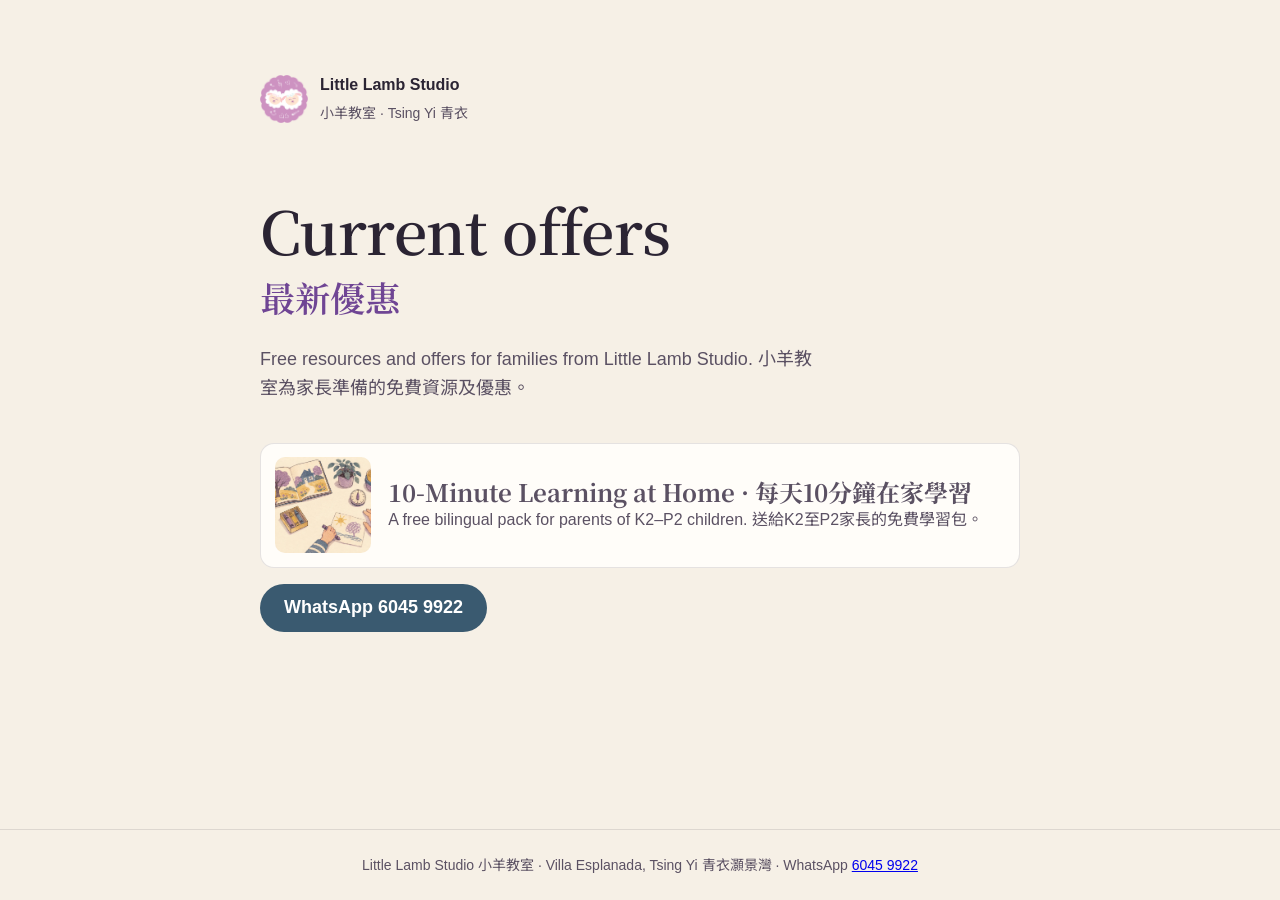
==== index.html @ aa61ff73 "Offers site with 10-Minute Learning pack Co-authored-by: Perplexity <noreply@perplexity.ai>" ====
<!DOCTYPE html>
<html lang="en">
<head>
<meta charset="utf-8">
<meta name="viewport" content="width=device-width, initial-scale=1">
<title>Offers · 優惠 · Little Lamb Studio</title>
<meta name="description" content="Current offers from Little Lamb Studio, Tsing Yi.">
<link rel="icon" href="/shared/logo.png">
<link href="https://api.fontshare.com/v2/css?f[]=gambetta@500,600&f[]=satoshi@400,500,700&display=swap" rel="stylesheet">
<link href="https://fonts.googleapis.com/css2?family=Noto+Sans+HK:wght@400;500;700&family=Noto+Serif+HK:wght@600;700&display=swap" rel="stylesheet">
<link rel="stylesheet" href="/shared/brand.css">
<link rel="stylesheet" href="/shared/simple.css">
</head>
<body>
<main>
<a class="brand" href="/"><img src="/shared/logo.png" alt="" width="48" height="48"><span><b>Little Lamb Studio</b><small>小羊教室 · Tsing Yi 青衣</small></span></a>
<h1>Current offers</h1>
<p class="zh">最新優惠</p>
<p>Free resources and offers for families from Little Lamb Studio. 小羊教室為家長準備的免費資源及優惠。</p>
<ul class="offers">
  <li><a class="offer" href="/pack/"><img src="/pack/img/hero.jpg" alt=""><span><b>10-Minute Learning at Home · 每天10分鐘在家學習</b><span>A free bilingual pack for parents of K2–P2 children. 送給K2至P2家長的免費學習包。</span></span></a></li>
</ul>
<a class="wa" href="https://wa.me/85260459922">WhatsApp 6045 9922</a>
</main>
<footer>Little Lamb Studio 小羊教室 · Villa Esplanada, Tsing Yi 青衣灝景灣 · WhatsApp <a href="https://wa.me/85260459922">6045 9922</a></footer>
</body>
</html>
---- shared/brand.css ----
/* Little Lamb Studio offers: shared brand tokens. Every promo links this first. */
/* Fonts: each page links Gambetta + Satoshi (Fontshare) and Noto Sans/Serif HK (Google). */
:root{
  --paper:#F6F0E6; --paper-2:#FBF8F2; --card:#FFFDF9;
  --ink:#2B2433; --ink-2:#5B5163; --line:rgba(43,36,51,.12); --line-2:rgba(43,36,51,.2);
  --lilac:#9B6BB8; --lilac-ink:#6F4594; --lilac-soft:#EEE5F4;
  --ochre:#D8B34B; --ochre-ink:#7E5F0F; --ochre-soft:#F5EBCC;
  --slate:#4F7590; --slate-ink:#3A5A70; --slate-soft:#E2EAF0;
  --plum:#5B3F63; --plum-soft:#ECE3EC;
  --wa:#3A5A70;
  --f-display:'Gambetta',Georgia,'Noto Serif HK',serif;
  --f-body:'Satoshi','Helvetica Neue',Arial,'Noto Sans HK',sans-serif;
  --text-xs:clamp(.75rem,.7rem + .25vw,.875rem);
  --text-sm:clamp(.875rem,.8rem + .35vw,1rem);
  --text-base:clamp(1rem,.95rem + .25vw,1.125rem);
  --text-lg:clamp(1.125rem,1rem + .75vw,1.5rem);
  --text-xl:clamp(1.5rem,1.2rem + 1.25vw,2.25rem);
  --text-2xl:clamp(2.1rem,1.3rem + 3vw,4rem);
  --s1:.25rem;--s2:.5rem;--s3:.75rem;--s4:1rem;--s5:1.25rem;--s6:1.5rem;--s8:2rem;--s10:2.5rem;--s12:3rem;--s16:4rem;--s20:5rem;--s24:6rem;
  --r-sm:8px;--r-md:14px;--r-lg:22px;
  --ease:cubic-bezier(.16,1,.3,1);
}
---- shared/simple.css ----
*,*::before,*::after{box-sizing:border-box}
body{margin:0;background:var(--paper);color:var(--ink);font-family:var(--f-body);font-size:var(--text-base);line-height:1.6;-webkit-font-smoothing:antialiased;min-height:100dvh;display:flex;flex-direction:column}
main{flex:1;width:min(760px,100% - 2.5rem);margin:0 auto;padding:clamp(2rem,6vw,4.5rem) 0}
.brand{display:flex;align-items:center;gap:.75rem;text-decoration:none;color:inherit;margin-bottom:clamp(2.5rem,7vw,4.5rem)}
.brand img{width:48px;height:48px}.brand b{display:block;font-size:var(--text-sm)}.brand small{color:var(--ink-2);font-size:var(--text-xs)}
h1{font-family:var(--f-display);font-weight:600;font-size:var(--text-2xl);line-height:1.08;margin:0 0 .4rem;letter-spacing:-.01em}
.zh{font-family:'Noto Serif HK',serif;font-weight:600;font-size:var(--text-xl);margin:0 0 1.25rem;color:var(--lilac-ink)}
p{margin:0 0 1rem;max-width:56ch;color:var(--ink-2)}
.offers{list-style:none;padding:0;margin:2.5rem 0 0;display:grid;gap:.75rem}
.offer{display:grid;grid-template-columns:96px 1fr;gap:1.1rem;align-items:center;background:var(--card);border:1px solid var(--line);border-radius:var(--r-md);padding:.85rem;text-decoration:none;color:inherit;transition:transform .3s var(--ease),box-shadow .3s var(--ease)}
.offer:hover{transform:translateY(-2px);box-shadow:0 16px 28px -20px rgba(43,36,51,.45)}
.offer img{width:96px;height:96px;object-fit:cover;border-radius:10px}
.offer b{font-family:var(--f-display);font-size:var(--text-lg);display:block;line-height:1.2}
.offer span{color:var(--ink-2);font-size:var(--text-sm)}
.wa{display:inline-flex;align-items:center;gap:.5rem;min-height:48px;padding:0 1.5rem;border-radius:999px;background:var(--slate-ink);color:#fff;text-decoration:none;font-weight:700;margin-top:1rem}
footer{border-top:1px solid var(--line);padding:1.5rem 1.25rem;text-align:center;font-size:var(--text-xs);color:var(--ink-2)}
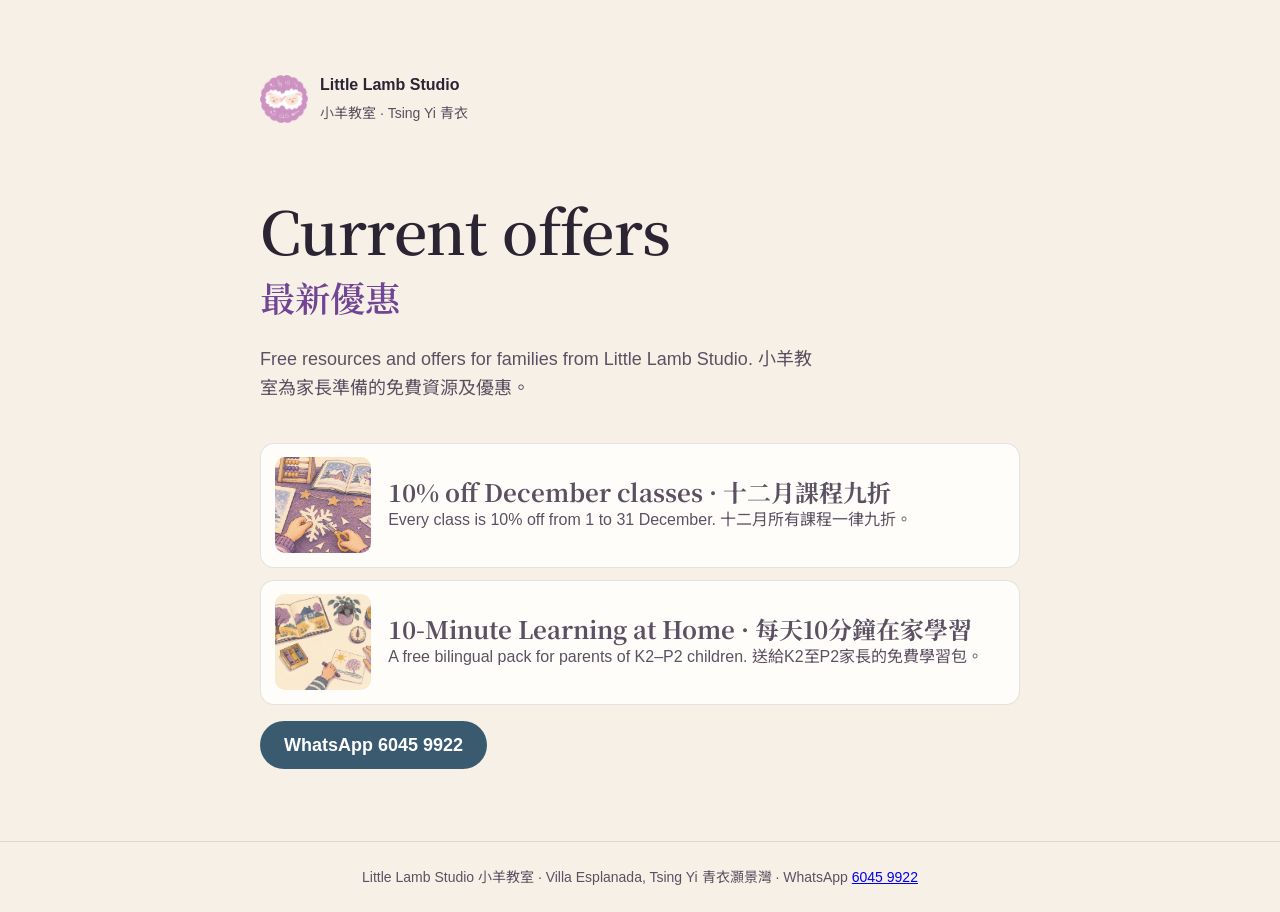
==== commit 41a0bfd4: "December offer page: 10% off December classes (draft, not published) Co-authored-by: Perplexity <nor" ====
--- a/index.html
+++ b/index.html
@@ -18,6 +18,7 @@
 <p class="zh">最新優惠</p>
 <p>Free resources and offers for families from Little Lamb Studio. 小羊教室為家長準備的免費資源及優惠。</p>
 <ul class="offers">
+  <li><a class="offer" href="/december/"><img src="/december/img/og.jpg" alt=""><span><b>10% off December classes · 十二月課程九折</b><span>Every class is 10% off from 1 to 31 December. 十二月所有課程一律九折。</span></span></a></li>
   <li><a class="offer" href="/pack/"><img src="/pack/img/hero.jpg" alt=""><span><b>10-Minute Learning at Home · 每天10分鐘在家學習</b><span>A free bilingual pack for parents of K2–P2 children. 送給K2至P2家長的免費學習包。</span></span></a></li>
 </ul>
 <a class="wa" href="https://wa.me/85260459922">WhatsApp 6045 9922</a>
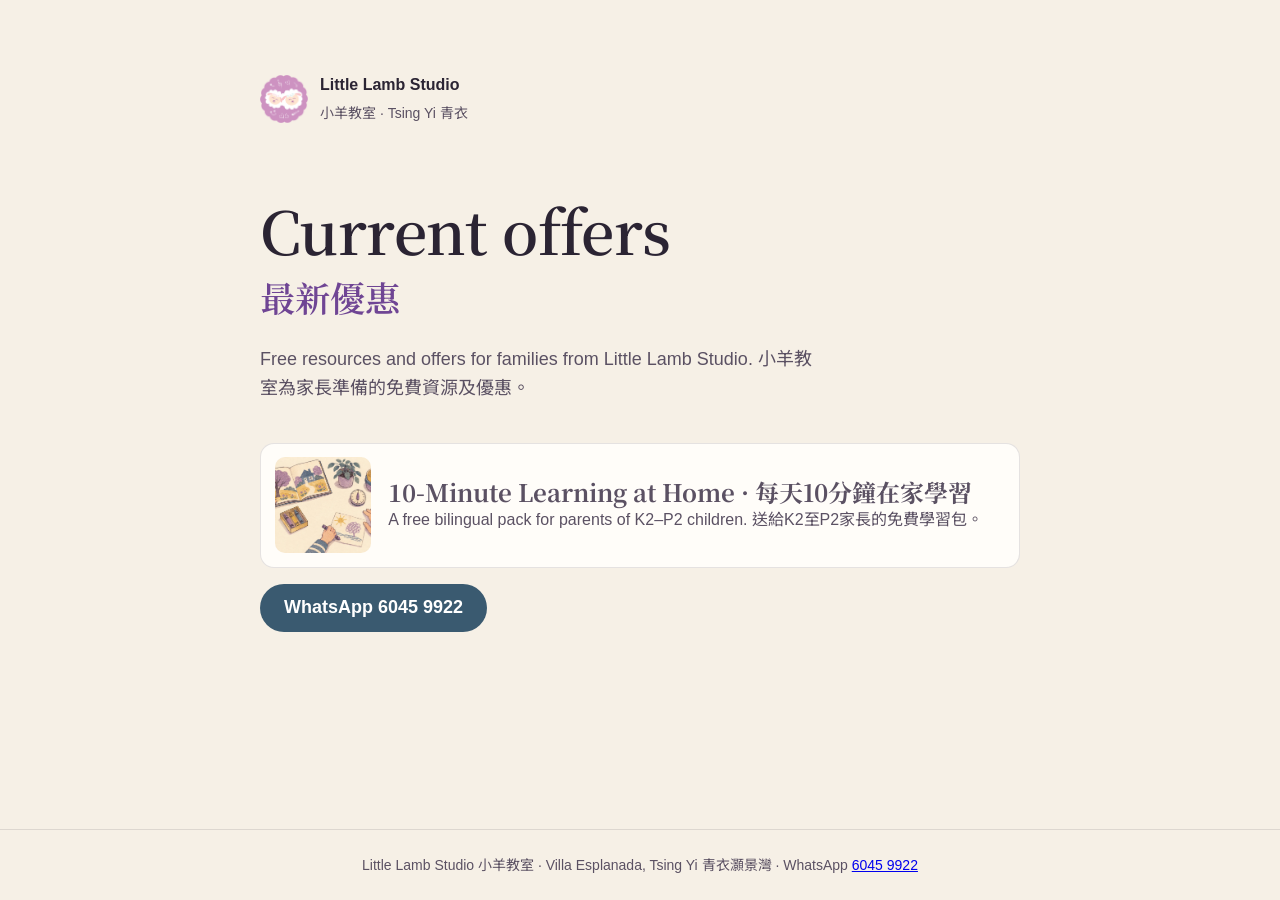
==== commit b1de0a30: "Hide December offer page while the discount is reconsidered Co-authored-by: Perplexity <noreply@perp" ====
--- a/index.html
+++ b/index.html
@@ -18,7 +18,6 @@
 <p class="zh">最新優惠</p>
 <p>Free resources and offers for families from Little Lamb Studio. 小羊教室為家長準備的免費資源及優惠。</p>
 <ul class="offers">
-  <li><a class="offer" href="/december/"><img src="/december/img/og.jpg" alt=""><span><b>10% off December classes · 十二月課程九折</b><span>Every class is 10% off from 1 to 31 December. 十二月所有課程一律九折。</span></span></a></li>
   <li><a class="offer" href="/pack/"><img src="/pack/img/hero.jpg" alt=""><span><b>10-Minute Learning at Home · 每天10分鐘在家學習</b><span>A free bilingual pack for parents of K2–P2 children. 送給K2至P2家長的免費學習包。</span></span></a></li>
 </ul>
 <a class="wa" href="https://wa.me/85260459922">WhatsApp 6045 9922</a>
